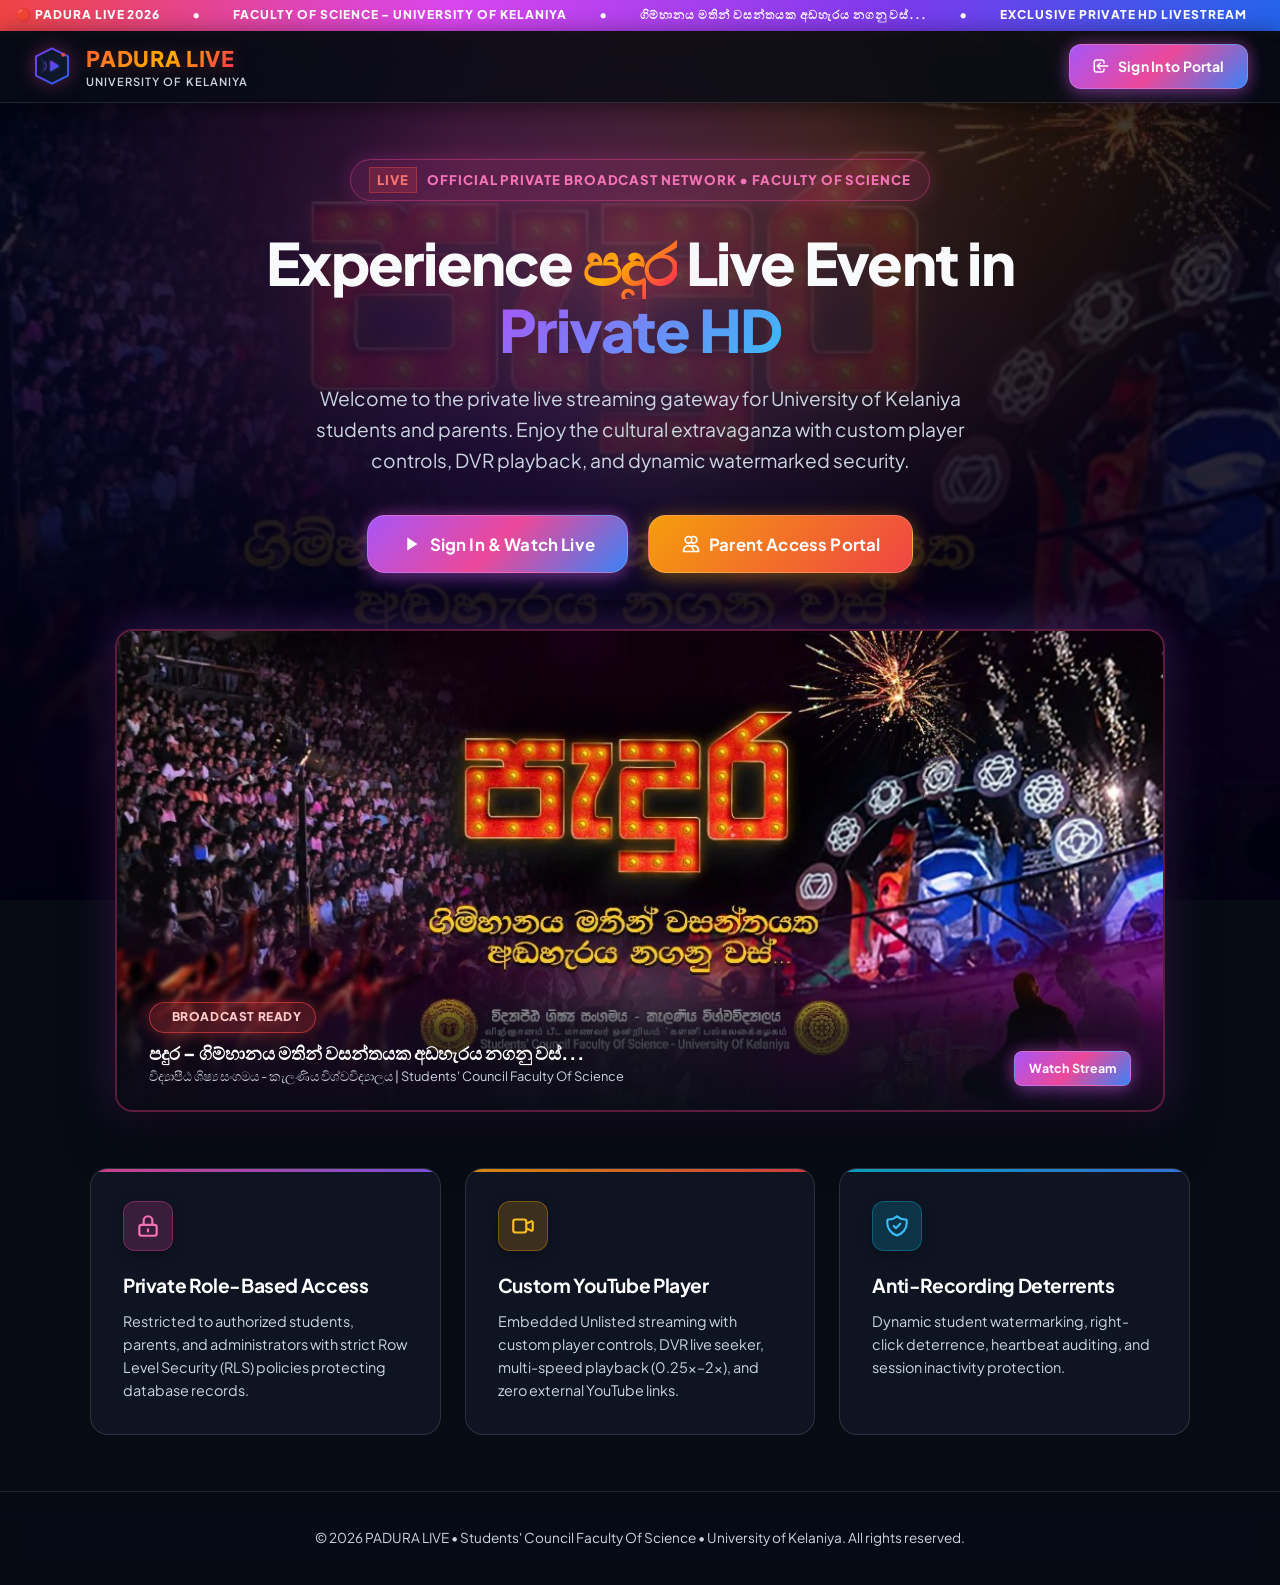
==== index.html @ 9d6758ae "Initial Commit" ====
<!DOCTYPE html>
<html lang="en">
<head>
  <meta charset="UTF-8">
  <meta name="viewport" content="width=device-width, initial-scale=1.0">
  <title>PADURA LIVE – Official University Live Streaming Platform</title>
  <link rel="icon" type="image/svg+xml" href="assets/images/logo.svg">
  <link rel="stylesheet" href="assets/css/style.css">
  <style>
    /* Festival Marquee Ticker */
    .ticker-ribbon {
      background: linear-gradient(90deg, #EF4444 0%, #D946EF 35%, #7C3AED 70%, #2563EB 100%);
      color: #FFFFFF;
      font-size: 0.75rem;
      font-weight: 800;
      letter-spacing: 0.08em;
      padding: 0.4rem 1rem;
      text-transform: uppercase;
      display: flex;
      align-items: center;
      justify-content: space-between;
      overflow: hidden;
      white-space: nowrap;
      box-shadow: 0 2px 12px rgba(239, 68, 68, 0.4);
    }

    .ticker-content {
      display: inline-flex;
      align-items: center;
      gap: 2rem;
      animation: ticker-slide 28s linear infinite;
    }

    @keyframes ticker-slide {
      0% { transform: translateX(0); }
      100% { transform: translateX(-50%); }
    }

    /* Hero Layout */
    .hero-section {
      min-height: calc(100vh - 105px);
      display: flex;
      flex-direction: column;
      align-items: center;
      justify-content: center;
      text-align: center;
      padding: 3.5rem 1.5rem;
      position: relative;
      z-index: 1;
    }

    .hero-badge {
      display: inline-flex;
      align-items: center;
      gap: 0.65rem;
      padding: 0.45rem 1.15rem;
      background: rgba(236, 72, 153, 0.15);
      border: 1px solid rgba(236, 72, 153, 0.4);
      border-radius: var(--radius-full);
      font-size: 0.825rem;
      font-weight: 800;
      color: #F472B6;
      margin-bottom: 1.75rem;
      text-transform: uppercase;
      letter-spacing: 0.07em;
      box-shadow: 0 0 20px rgba(236, 72, 153, 0.25);
    }

    .hero-title {
      font-size: 3.65rem;
      font-weight: 900;
      line-height: 1.15;
      max-width: 860px;
      margin-bottom: 1.25rem;
      letter-spacing: -0.03em;
    }

    .hero-title .highlight-marquee {
      background: linear-gradient(135deg, #FF6B4A 0%, #FFAE00 45%, #FF1361 100%);
      -webkit-background-clip: text;
      -webkit-text-fill-color: transparent;
      filter: drop-shadow(0 0 25px rgba(255, 110, 74, 0.4));
    }

    .hero-title .highlight-blue {
      background: linear-gradient(135deg, #A855F7 0%, #38BDF8 100%);
      -webkit-background-clip: text;
      -webkit-text-fill-color: transparent;
    }

    .hero-subtitle {
      font-size: 1.2rem;
      color: #CBD5E1;
      max-width: 680px;
      margin-bottom: 2.5rem;
      line-height: 1.6;
      font-weight: 400;
    }

    .hero-actions {
      display: flex;
      align-items: center;
      gap: 1.25rem;
      flex-wrap: wrap;
      justify-content: center;
      margin-bottom: 3.5rem;
    }

    /* Featured Padura Photo Showcase Card */
    .banner-showcase-container {
      width: 100%;
      max-width: 1050px;
      margin: 0 auto 3.5rem;
      position: relative;
    }

    .banner-card {
      position: relative;
      border-radius: var(--radius-lg);
      overflow: hidden;
      border: 2px solid rgba(236, 72, 153, 0.4);
      box-shadow: 0 20px 50px rgba(0, 0, 0, 0.7), 0 0 40px rgba(168, 85, 247, 0.35);
      background: #000;
      transition: var(--transition);
    }

    .banner-card:hover {
      border-color: rgba(245, 158, 11, 0.6);
      box-shadow: 0 25px 60px rgba(0, 0, 0, 0.8), 0 0 50px rgba(245, 158, 11, 0.4);
      transform: translateY(-4px);
    }

    .banner-img {
      width: 100%;
      height: auto;
      display: block;
      transition: transform 0.4s ease;
    }

    .banner-card:hover .banner-img {
      transform: scale(1.02);
    }

    .banner-overlay-bar {
      position: absolute;
      bottom: 0;
      left: 0;
      right: 0;
      background: linear-gradient(0deg, rgba(7, 11, 20, 0.95) 0%, rgba(7, 11, 20, 0.7) 60%, transparent 100%);
      padding: 1.5rem 2rem;
      display: flex;
      align-items: flex-end;
      justify-content: space-between;
      flex-wrap: wrap;
      gap: 1rem;
      text-align: left;
    }

    .banner-badge-live {
      display: inline-flex;
      align-items: center;
      gap: 0.5rem;
      padding: 0.35rem 0.85rem;
      background: rgba(239, 68, 68, 0.25);
      border: 1px solid rgba(239, 68, 68, 0.6);
      border-radius: var(--radius-full);
      color: #FECACA;
      font-size: 0.75rem;
      font-weight: 800;
      letter-spacing: 0.05em;
      box-shadow: 0 0 15px rgba(239, 68, 68, 0.4);
    }

    /* Colorful Features Grid */
    .features-grid {
      display: grid;
      grid-template-columns: repeat(auto-fit, minmax(300px, 1fr));
      gap: 1.5rem;
      max-width: 1100px;
      width: 100%;
      text-align: left;
    }

    .feature-card {
      background: rgba(17, 24, 39, 0.78);
      backdrop-filter: blur(16px);
      -webkit-backdrop-filter: blur(16px);
      border: 1px solid rgba(255, 255, 255, 0.12);
      border-radius: var(--radius-lg);
      padding: 2rem;
      transition: var(--transition);
      position: relative;
      overflow: hidden;
    }

    .feature-card::before {
      content: '';
      position: absolute;
      top: 0;
      left: 0;
      right: 0;
      height: 3px;
      opacity: 0.85;
    }

    .feature-card.card-magenta::before { background: linear-gradient(90deg, #EC4899, #8B5CF6); }
    .feature-card.card-gold::before { background: linear-gradient(90deg, #F59E0B, #EF4444); }
    .feature-card.card-cyan::before { background: linear-gradient(90deg, #06B6D4, #3B82F6); }

    .feature-card:hover {
      transform: translateY(-5px);
      border-color: rgba(255, 255, 255, 0.25);
      box-shadow: 0 16px 40px rgba(0, 0, 0, 0.6), 0 0 25px rgba(168, 85, 247, 0.25);
    }

    .feature-icon {
      width: 50px;
      height: 50px;
      border-radius: var(--radius-md);
      display: flex;
      align-items: center;
      justify-content: center;
      margin-bottom: 1.25rem;
      box-shadow: 0 4px 15px rgba(0, 0, 0, 0.3);
    }

    .feature-icon.icon-magenta { background: rgba(236, 72, 153, 0.2); color: #F472B6; border: 1px solid rgba(236, 72, 153, 0.35); }
    .feature-icon.icon-gold { background: rgba(245, 158, 11, 0.2); color: #FBBF24; border: 1px solid rgba(245, 158, 11, 0.35); }
    .feature-icon.icon-cyan { background: rgba(6, 182, 212, 0.2); color: #38BDF8; border: 1px solid rgba(6, 182, 212, 0.35); }

    .feature-card h3 {
      font-size: 1.2rem;
      margin-bottom: 0.65rem;
      color: #FFFFFF;
    }

    .feature-card p {
      font-size: 0.9rem;
      line-height: 1.6;
      color: #CBD5E1;
    }

    footer {
      background: rgba(7, 11, 20, 0.85);
      backdrop-filter: blur(12px);
      border-top: 1px solid rgba(255, 255, 255, 0.1);
      padding: 2.25rem 1.5rem;
      text-align: center;
      color: var(--text-dim);
      font-size: 0.85rem;
    }

    @media (max-width: 768px) {
      .hero-title { font-size: 2.45rem; }
      .hero-subtitle { font-size: 1rem; }
    }
  </style>
</head>
<body>
  <!-- Fixed Padura Photo Background Backdrop -->
  <div class="padura-bg-backdrop"></div>
  <div class="ambient-glow"></div>

  <!-- Colorful Festival Ticker Ribbon -->
  <div class="ticker-ribbon">
    <div class="ticker-content">
      <span>🔴 PADURA LIVE 2026</span>
      <span>•</span>
      <span>FACULTY OF SCIENCE – UNIVERSITY OF KELANIYA</span>
      <span>•</span>
      <span>ගිම්හානය මතින් වසන්තයක අඩහැරය නගනු වස්...</span>
      <span>•</span>
      <span>EXCLUSIVE PRIVATE HD LIVESTREAM</span>
      <span>•</span>
      <span>AUTHENTICATED ACCESS ONLY</span>
      <span>•</span>
      <span>🔴 PADURA LIVE 2026</span>
      <span>•</span>
      <span>FACULTY OF SCIENCE – UNIVERSITY OF KELANIYA</span>
      <span>•</span>
      <span>ගිම්හානය මතින් වසන්තයක අඩහැරය නගනු වස්...</span>
    </div>
  </div>

  <!-- Header Navigation -->
  <header class="top-nav">
    <a href="index.html" class="brand-wrapper">
      <img src="assets/images/logo.svg" alt="Padura Live" class="brand-logo-img">
      <div>
        <div class="brand-name">PADURA LIVE</div>
        <div class="brand-tagline">University of Kelaniya</div>
      </div>
    </a>
    <div>
      <a href="login.html" class="btn btn-primary">
        <svg width="18" height="18" fill="none" viewBox="0 0 24 24" stroke="currentColor">
          <path stroke-linecap="round" stroke-linejoin="round" stroke-width="2" d="M11 16l-4-4m0 0l4-4m-4 4h14m-5 4v1a3 3 0 01-3 3H6a3 3 0 01-3-3V7a3 3 0 013-3h7a3 3 0 013 3v1" />
        </svg>
        Sign In to Portal
      </a>
    </div>
  </header>

  <!-- Hero Section -->
  <main class="hero-section">
    <div class="hero-badge">
      <span class="badge-live" style="padding: 2px 7px;"><span class="pulse-dot"></span> LIVE</span>
      Official Private Broadcast Network • Faculty of Science
    </div>

    <h1 class="hero-title">
      Experience <span class="highlight-marquee">පදුර</span> Live Event in <span class="highlight-blue">Private HD</span>
    </h1>

    <p class="hero-subtitle">
      Welcome to the private live streaming gateway for University of Kelaniya students and parents. 
      Enjoy the cultural extravaganza with custom player controls, DVR playback, and dynamic watermarked security.
    </p>

    <div class="hero-actions">
      <a href="login.html" class="btn btn-primary btn-lg">
        <svg width="22" height="22" fill="currentColor" viewBox="0 0 24 24">
          <path d="M8 5v14l11-7z" />
        </svg>
        Sign In & Watch Live
      </a>
      <a href="login.html" class="btn btn-gold btn-lg">
        <svg width="20" height="20" fill="none" viewBox="0 0 24 24" stroke="currentColor">
          <path stroke-linecap="round" stroke-linejoin="round" stroke-width="2" d="M12 4.354a4 4 0 110 5.292M15 21H3v-1a6 6 0 0112 0v1zm0 0h6v-1a6 6 0 00-9-5.197M13 7a4 4 0 11-8 0 4 4 0 018 0z" />
        </svg>
        Parent Access Portal
      </a>
    </div>

    <!-- Official Padura Banner Photo Showcase Card -->
    <div class="banner-showcase-container">
      <div class="banner-card">
        <img src="assets/images/padura-banner.jpg" alt="Padura Concert Banner - University of Kelaniya" class="banner-img">
        <div class="banner-overlay-bar">
          <div>
            <div class="banner-badge-live">
              <span class="pulse-dot"></span> BROADCAST READY
            </div>
            <div style="font-size: 1.15rem; font-weight: 800; color: #FFF; margin-top: 0.4rem;">
              පදුර – ගිම්හානය මතින් වසන්තයක අඩහැරය නගනු වස්...
            </div>
            <div style="font-size: 0.8rem; color: #CBD5E1;">
              විද්‍යාපීඨ ශිෂ්‍ය සංගමය - කැලණිය විශ්වවිද්‍යාලය | Students' Council Faculty Of Science
            </div>
          </div>
          <div>
            <a href="login.html" class="btn btn-sm btn-primary">Watch Stream</a>
          </div>
        </div>
      </div>
    </div>

    <!-- Feature Highlights -->
    <div class="features-grid">
      <div class="feature-card card-magenta">
        <div class="feature-icon icon-magenta">
          <svg width="26" height="26" fill="none" viewBox="0 0 24 24" stroke="currentColor">
            <path stroke-linecap="round" stroke-linejoin="round" stroke-width="2" d="M12 15v2m-6 4h12a2 2 0 002-2v-6a2 2 0 00-2-2H6a2 2 0 00-2 2v6a2 2 0 002 2zm10-10V7a4 4 0 00-8 0v4h8z" />
          </svg>
        </div>
        <h3>Private Role-Based Access</h3>
        <p>Restricted to authorized students, parents, and administrators with strict Row Level Security (RLS) policies protecting database records.</p>
      </div>

      <div class="feature-card card-gold">
        <div class="feature-icon icon-gold">
          <svg width="26" height="26" fill="none" viewBox="0 0 24 24" stroke="currentColor">
            <path stroke-linecap="round" stroke-linejoin="round" stroke-width="2" d="M15 10l4.553-2.276A1 1 0 0121 8.618v6.764a1 1 0 01-1.447.894L15 14M5 18h8a2 2 0 002-2V8a2 2 0 00-2-2H5a2 2 0 00-2 2v8a2 2 0 002 2z" />
          </svg>
        </div>
        <h3>Custom YouTube Player</h3>
        <p>Embedded Unlisted streaming with custom player controls, DVR live seeker, multi-speed playback (0.25x–2x), and zero external YouTube links.</p>
      </div>

      <div class="feature-card card-cyan">
        <div class="feature-icon icon-cyan">
          <svg width="26" height="26" fill="none" viewBox="0 0 24 24" stroke="currentColor">
            <path stroke-linecap="round" stroke-linejoin="round" stroke-width="2" d="M9 12l2 2 4-4m5.618-4.016A11.955 11.955 0 0112 2.944a11.955 11.955 0 01-8.618 3.04A12.02 12.02 0 003 9c0 5.591 3.824 10.29 9 11.622 5.176-1.332 9-6.03 9-11.622 0-1.042-.133-2.052-.382-3.016z" />
          </svg>
        </div>
        <h3>Anti-Recording Deterrents</h3>
        <p>Dynamic student watermarking, right-click deterrence, heartbeat auditing, and session inactivity protection.</p>
      </div>
    </div>
  </main>

  <footer>
    <p>&copy; 2026 PADURA LIVE • Students' Council Faculty Of Science • University of Kelaniya. All rights reserved.</p>
  </footer>
</body>
</html>
---- assets/css/style.css ----
/* ==============================================================================
   PADURA LIVE - GLOBAL STYLESHEET
   Design System: Colorful, Festive Padura Concert Night Atmosphere
   Palette: Rich Midnight Navy, Marquee Amber Gold, Radiant Magenta, Neon Cyan, Stage Violet
   ============================================================================== */

@import url('https://fonts.googleapis.com/css2?family=Plus+Jakarta+Sans:wght@300;400;500;600;700;800;900&family=JetBrains+Mono:wght@400;500;700&display=swap');

:root {
  --bg-main: #070B14;
  --bg-surface: rgba(17, 24, 39, 0.82);
  --bg-card: rgba(30, 41, 59, 0.78);
  --bg-card-hover: rgba(38, 53, 77, 0.88);
  --bg-input: rgba(15, 23, 42, 0.85);
  
  /* Primary & Festival Colors */
  --primary: #9333EA;
  --primary-hover: #7E22CE;
  --primary-glow: rgba(147, 51, 234, 0.45);
  
  --secondary: #2563EB;
  --secondary-hover: #1D4ED8;
  --secondary-glow: rgba(37, 99, 235, 0.4);

  --accent-gold: #F59E0B;
  --gold-glow: rgba(245, 158, 11, 0.45);

  --accent-magenta: #EC4899;
  --magenta-glow: rgba(236, 72, 153, 0.45);

  --accent-cyan: #06B6D4;
  --cyan-glow: rgba(6, 182, 212, 0.4);
  
  /* Colorful Dynamic Gradients */
  --accent-gradient: linear-gradient(135deg, #A855F7 0%, #EC4899 50%, #3B82F6 100%);
  --accent-gradient-hover: linear-gradient(135deg, #C084FC 0%, #F472B6 50%, #60A5FA 100%);
  --gold-gradient: linear-gradient(135deg, #F59E0B 0%, #EF4444 100%);
  --marquee-gradient: linear-gradient(135deg, #FF5E36 0%, #FFAE00 50%, #FF1361 100%);
  --stage-gradient: linear-gradient(135deg, #8B5CF6 0%, #EC4899 50%, #F59E0B 100%);
  
  --live-red: #EF4444;
  --live-glow: rgba(239, 68, 68, 0.6);
  --success: #10B981;
  --warning: #F59E0B;
  --info: #06B6D4;
  
  --text-main: #F8FAFC;
  --text-muted: #CBD5E1;
  --text-dim: #94A3B8;
  
  --border-subtle: rgba(255, 255, 255, 0.12);
  --border-focus: rgba(168, 85, 247, 0.7);
  --border-glow: 0 0 15px rgba(217, 70, 239, 0.35);
  
  --radius-sm: 8px;
  --radius-md: 12px;
  --radius-lg: 18px;
  --radius-full: 9999px;
  
  --shadow-sm: 0 4px 12px rgba(0, 0, 0, 0.35);
  --shadow-md: 0 10px 30px rgba(0, 0, 0, 0.55);
  --shadow-lg: 0 20px 50px rgba(0, 0, 0, 0.75);
  --shadow-glow: 0 0 30px var(--primary-glow);
  
  --font-main: 'Plus Jakarta Sans', -apple-system, BlinkMacSystemFont, 'Segoe UI', Roboto, sans-serif;
  --font-mono: 'JetBrains Mono', monospace;
  --transition: all 0.25s cubic-bezier(0.16, 1, 0.3, 1);
}

*, *::before, *::after {
  box-sizing: border-box;
  margin: 0;
  padding: 0;
}

body {
  font-family: var(--font-main);
  background-color: var(--bg-main);
  color: var(--text-main);
  min-height: 100vh;
  line-height: 1.5;
  -webkit-font-smoothing: antialiased;
  -moz-osx-font-smoothing: grayscale;
  overflow-x: hidden;
  position: relative;
}

/* ==============================================================================
   PADURA FESTIVAL BACKGROUND LAYER (Featuring Uploaded Photo)
   ============================================================================== */
.padura-bg-backdrop {
  position: fixed;
  inset: 0;
  width: 100%;
  height: 100%;
  background-image: 
    linear-gradient(180deg, 
      rgba(7, 11, 20, 0.75) 0%, 
      rgba(13, 11, 28, 0.85) 45%, 
      rgba(7, 11, 20, 0.95) 100%
    ),
    radial-gradient(circle at 50% 12%, rgba(236, 72, 153, 0.22), transparent 55%),
    radial-gradient(circle at 85% 20%, rgba(245, 158, 11, 0.2), transparent 50%),
    radial-gradient(circle at 15% 35%, rgba(59, 130, 246, 0.22), transparent 55%),
    url('../images/padura-banner.jpg');
  background-size: cover;
  background-position: center top;
  background-repeat: no-repeat;
  background-attachment: fixed;
  z-index: -2;
  pointer-events: none;
  filter: saturate(1.2) contrast(1.08);
}

/* Colorful Animated Stage Lights Glow */
.ambient-glow {
  position: fixed;
  top: 0;
  left: 50%;
  transform: translateX(-50%);
  width: 1200px;
  height: 600px;
  background: 
    radial-gradient(circle at 35% 25%, rgba(236, 72, 153, 0.18), transparent 50%),
    radial-gradient(circle at 65% 20%, rgba(245, 158, 11, 0.16), transparent 50%),
    radial-gradient(circle at 50% 50%, rgba(139, 92, 246, 0.18), transparent 60%);
  pointer-events: none;
  z-index: -1;
  animation: ambient-drift 8s ease-in-out infinite alternate;
}

@keyframes ambient-drift {
  0% { transform: translateX(-50%) scale(1); opacity: 0.85; }
  100% { transform: translateX(-50%) scale(1.08); opacity: 1; }
}

/* Typography */
h1, h2, h3, h4, h5, h6 {
  font-weight: 700;
  color: var(--text-main);
  letter-spacing: -0.02em;
}

.text-gradient-gold {
  background: var(--gold-gradient);
  -webkit-background-clip: text;
  -webkit-text-fill-color: transparent;
}

.text-gradient-festival {
  background: var(--stage-gradient);
  -webkit-background-clip: text;
  -webkit-text-fill-color: transparent;
}

p {
  color: var(--text-muted);
}

a {
  color: #C084FC;
  text-decoration: none;
  transition: var(--transition);
}

a:hover {
  color: #F472B6;
}

a:hover {
  color: #A78BFA;
}

/* Buttons */
.btn {
  display: inline-flex;
  align-items: center;
  justify-content: center;
  gap: 0.5rem;
  padding: 0.7rem 1.4rem;
  font-size: 0.875rem;
  font-weight: 700;
  border-radius: var(--radius-md);
  border: 1px solid transparent;
  cursor: pointer;
  transition: var(--transition);
  text-decoration: none;
  white-space: nowrap;
  user-select: none;
  letter-spacing: 0.01em;
}

.btn:active {
  transform: scale(0.97);
}

.btn-primary {
  background: var(--accent-gradient);
  color: #FFFFFF;
  box-shadow: 0 4px 20px rgba(168, 85, 247, 0.4), 0 0 15px rgba(236, 72, 153, 0.3);
  border: 1px solid rgba(255, 255, 255, 0.18);
}

.btn-primary:hover {
  background: var(--accent-gradient-hover);
  box-shadow: 0 6px 25px rgba(236, 72, 153, 0.5), 0 0 20px rgba(168, 85, 247, 0.4);
  transform: translateY(-1px);
}

.btn-gold {
  background: var(--gold-gradient);
  color: #FFFFFF;
  box-shadow: 0 4px 20px var(--gold-glow);
  border: 1px solid rgba(255, 255, 255, 0.2);
}

.btn-gold:hover {
  box-shadow: 0 6px 25px rgba(245, 158, 11, 0.6);
  transform: translateY(-1px);
}

.btn-secondary {
  background: rgba(255, 255, 255, 0.08);
  color: var(--text-main);
  border: 1px solid rgba(255, 255, 255, 0.16);
  backdrop-filter: blur(8px);
}

.btn-secondary:hover {
  background: rgba(255, 255, 255, 0.15);
  border-color: rgba(236, 72, 153, 0.4);
  box-shadow: 0 0 15px rgba(236, 72, 153, 0.2);
}

.btn-danger {
  background: rgba(239, 68, 68, 0.2);
  color: #FCA5A5;
  border-color: rgba(239, 68, 68, 0.4);
}

.btn-danger:hover {
  background: var(--live-red);
  color: #FFFFFF;
  box-shadow: 0 0 20px var(--live-glow);
}

.btn-sm {
  padding: 0.45rem 0.85rem;
  font-size: 0.775rem;
  border-radius: var(--radius-sm);
}

.btn-lg {
  padding: 0.95rem 2rem;
  font-size: 1.05rem;
  border-radius: var(--radius-lg);
}

.btn-icon {
  padding: 0.6rem;
  border-radius: var(--radius-md);
}

/* Form Controls */
.form-group {
  margin-bottom: 1.25rem;
  text-align: left;
}

.form-label {
  display: block;
  font-size: 0.825rem;
  font-weight: 600;
  color: var(--text-main);
  margin-bottom: 0.45rem;
  letter-spacing: 0.01em;
}

.form-label .required {
  color: var(--live-red);
}

.form-input, .form-select, .form-textarea {
  width: 100%;
  padding: 0.75rem 1rem;
  font-family: var(--font-main);
  font-size: 0.9rem;
  background-color: var(--bg-input);
  border: 1px solid var(--border-subtle);
  border-radius: var(--radius-md);
  color: var(--text-main);
  outline: none;
  transition: var(--transition);
}

.form-input:focus, .form-select:focus, .form-textarea:focus {
  border-color: var(--border-focus);
  box-shadow: 0 0 0 3px var(--primary-glow);
  background-color: #131E33;
}

.form-input::placeholder {
  color: var(--text-dim);
}

.form-textarea {
  resize: vertical;
  min-height: 90px;
}

.input-with-icon {
  position: relative;
}

.input-with-icon .input-icon {
  position: absolute;
  left: 1rem;
  top: 50%;
  transform: translateY(-50%);
  color: var(--text-dim);
  pointer-events: none;
}

.input-with-icon input {
  padding-left: 2.75rem;
}

.input-with-icon .toggle-pw {
  position: absolute;
  right: 1rem;
  top: 50%;
  transform: translateY(-50%);
  background: none;
  border: none;
  color: var(--text-dim);
  cursor: pointer;
  padding: 0.25rem;
}

.input-with-icon .toggle-pw:hover {
  color: var(--text-main);
}

/* Badges */
.badge {
  display: inline-flex;
  align-items: center;
  gap: 0.35rem;
  padding: 0.25rem 0.65rem;
  font-size: 0.725rem;
  font-weight: 700;
  text-transform: uppercase;
  letter-spacing: 0.04em;
  border-radius: var(--radius-full);
}

.badge-live {
  background: rgba(239, 68, 68, 0.2);
  color: #F87171;
  border: 1px solid rgba(239, 68, 68, 0.4);
}

.badge-live .pulse-dot {
  width: 7px;
  height: 7px;
  background-color: var(--live-red);
  border-radius: 50%;
  animation: pulse-animation 1.5s infinite;
}

@keyframes pulse-animation {
  0% { transform: scale(0.95); box-shadow: 0 0 0 0 rgba(239, 68, 68, 0.7); }
  70% { transform: scale(1); box-shadow: 0 0 0 6px rgba(239, 68, 68, 0); }
  100% { transform: scale(0.95); box-shadow: 0 0 0 0 rgba(239, 68, 68, 0); }
}

.badge-upcoming {
  background: rgba(59, 130, 246, 0.15);
  color: #60A5FA;
  border: 1px solid rgba(59, 130, 246, 0.3);
}

.badge-ended {
  background: rgba(148, 163, 184, 0.15);
  color: #94A3B8;
  border: 1px solid rgba(148, 163, 184, 0.3);
}

.badge-active {
  background: rgba(16, 185, 129, 0.15);
  color: #34D399;
  border: 1px solid rgba(16, 185, 129, 0.3);
}

.badge-inactive {
  background: rgba(239, 68, 68, 0.15);
  color: #F87171;
  border: 1px solid rgba(239, 68, 68, 0.3);
}

/* Modals */
.modal-backdrop {
  position: fixed;
  inset: 0;
  background: rgba(11, 17, 32, 0.85);
  backdrop-filter: blur(8px);
  display: flex;
  align-items: center;
  justify-content: center;
  z-index: 1000;
  padding: 1.5rem;
  opacity: 0;
  pointer-events: none;
  transition: opacity 0.25s ease;
}

.modal-backdrop.open {
  opacity: 1;
  pointer-events: auto;
}

.modal-content {
  background: var(--bg-surface);
  border: 1px solid var(--border-subtle);
  border-radius: var(--radius-lg);
  width: 100%;
  max-width: 600px;
  max-height: 90vh;
  overflow-y: auto;
  box-shadow: var(--shadow-lg);
  transform: translateY(20px) scale(0.98);
  transition: transform 0.25s ease;
}

.modal-backdrop.open .modal-content {
  transform: translateY(0) scale(1);
}

.modal-header {
  padding: 1.25rem 1.5rem;
  border-bottom: 1px solid var(--border-subtle);
  display: flex;
  align-items: center;
  justify-content: space-between;
}

.modal-header h3 {
  font-size: 1.15rem;
}

.modal-close {
  background: none;
  border: none;
  color: var(--text-dim);
  cursor: pointer;
  padding: 0.35rem;
  border-radius: var(--radius-sm);
  display: flex;
  align-items: center;
  justify-content: center;
}

.modal-close:hover {
  color: var(--text-main);
  background: rgba(255, 255, 255, 0.05);
}

.modal-body {
  padding: 1.5rem;
}

.modal-footer {
  padding: 1rem 1.5rem;
  border-top: 1px solid var(--border-subtle);
  display: flex;
  align-items: center;
  justify-content: flex-end;
  gap: 0.75rem;
  background: rgba(0, 0, 0, 0.15);
}

/* Toast System */
#toast-container {
  position: fixed;
  bottom: 1.5rem;
  right: 1.5rem;
  z-index: 9999;
  display: flex;
  flex-direction: column;
  gap: 0.75rem;
  pointer-events: none;
}

.toast {
  pointer-events: auto;
  min-width: 300px;
  max-width: 420px;
  padding: 0.9rem 1.2rem;
  background: var(--bg-surface);
  border: 1px solid var(--border-subtle);
  border-radius: var(--radius-md);
  box-shadow: var(--shadow-lg);
  display: flex;
  align-items: flex-start;
  gap: 0.75rem;
  color: var(--text-main);
  font-size: 0.875rem;
  animation: slide-in 0.3s cubic-bezier(0.16, 1, 0.3, 1) forwards;
}

@keyframes slide-in {
  from { transform: translateX(100%); opacity: 0; }
  to { transform: translateX(0); opacity: 1; }
}

.toast.toast-success { border-left: 4px solid var(--success); }
.toast.toast-error { border-left: 4px solid var(--live-red); }
.toast.toast-warning { border-left: 4px solid var(--warning); }
.toast.toast-info { border-left: 4px solid var(--info); }

/* Navigation & Header */
.top-nav {
  position: sticky;
  top: 0;
  z-index: 100;
  background: rgba(7, 11, 20, 0.82);
  backdrop-filter: blur(16px);
  -webkit-backdrop-filter: blur(16px);
  border-bottom: 1px solid rgba(255, 255, 255, 0.12);
  height: 72px;
  display: flex;
  align-items: center;
  justify-content: space-between;
  padding: 0 2rem;
  box-shadow: 0 4px 25px rgba(0, 0, 0, 0.5);
}

.brand-wrapper {
  display: flex;
  align-items: center;
  gap: 0.9rem;
  text-decoration: none;
}

.brand-logo-img {
  width: 40px;
  height: 40px;
  filter: drop-shadow(0 0 10px rgba(236, 72, 153, 0.4));
  transition: var(--transition);
}

.brand-wrapper:hover .brand-logo-img {
  transform: scale(1.06);
  filter: drop-shadow(0 0 16px rgba(245, 158, 11, 0.6));
}

.brand-name {
  font-size: 1.35rem;
  font-weight: 900;
  letter-spacing: 0.03em;
  background: var(--marquee-gradient);
  -webkit-background-clip: text;
  -webkit-text-fill-color: transparent;
  filter: drop-shadow(0 2px 8px rgba(239, 68, 68, 0.3));
}

.brand-tagline {
  font-size: 0.7rem;
  color: #CBD5E1;
  text-transform: uppercase;
  letter-spacing: 0.09em;
  margin-top: -2px;
  font-weight: 600;
}

/* User pill */
.user-menu {
  display: flex;
  align-items: center;
  gap: 1rem;
}

.user-badge {
  display: flex;
  align-items: center;
  gap: 0.75rem;
  padding: 0.45rem 1rem;
  background: rgba(255, 255, 255, 0.06);
  border: 1px solid rgba(255, 255, 255, 0.14);
  border-radius: var(--radius-full);
  backdrop-filter: blur(8px);
}

.user-avatar {
  width: 28px;
  height: 28px;
  border-radius: 50%;
  background: var(--accent-gradient);
  display: flex;
  align-items: center;
  justify-content: center;
  font-size: 0.75rem;
  font-weight: 700;
  color: #FFF;
}

.user-info-text {
  text-align: left;
}

.user-name {
  font-size: 0.825rem;
  font-weight: 600;
  line-height: 1.2;
}

.user-meta {
  font-size: 0.7rem;
  color: var(--text-dim);
  font-family: var(--font-mono);
}

/* Utility Helpers */
.hidden { display: none !important; }
.text-center { text-align: center; }
.text-right { text-align: right; }
.truncate { overflow: hidden; text-overflow: ellipsis; white-space: nowrap; }
.mono { font-family: var(--font-mono); }
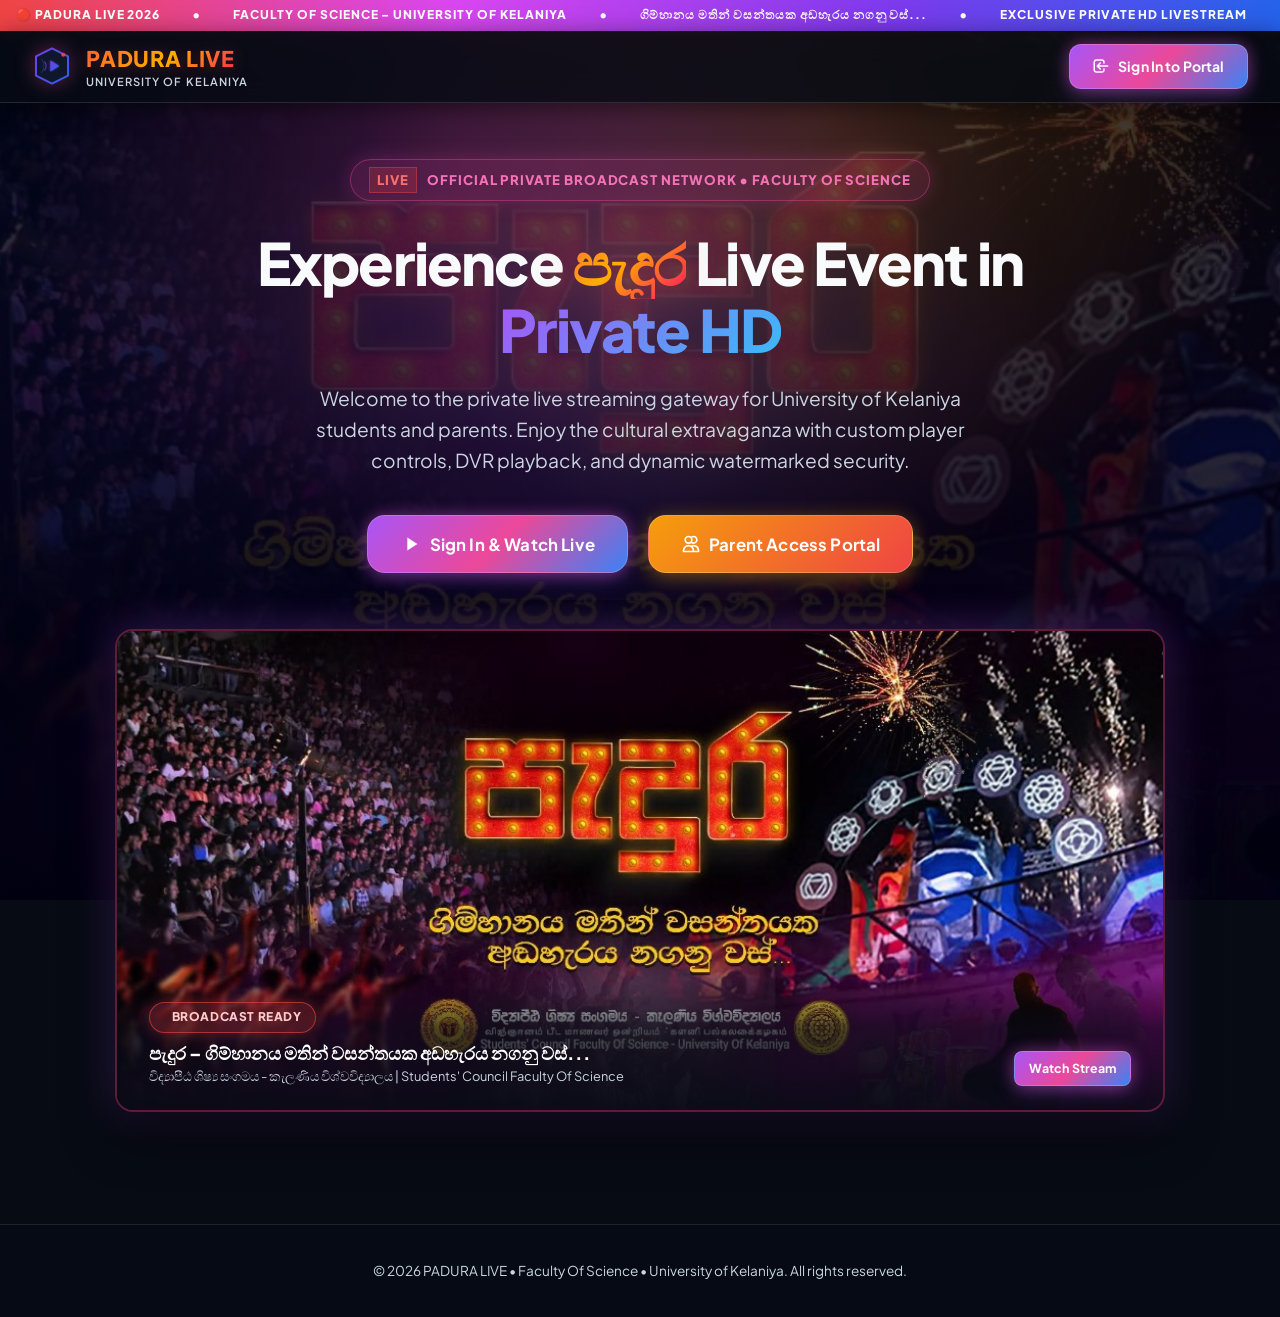
==== commit 36d21517: "Few changes in interface" ====
--- a/index.html
+++ b/index.html
@@ -309,7 +309,7 @@
     </div>
 
     <h1 class="hero-title">
-      Experience <span class="highlight-marquee">පදුර</span> Live Event in <span class="highlight-blue">Private HD</span>
+      Experience <span class="highlight-marquee">පැදුර</span> Live Event in <span class="highlight-blue">Private HD</span>
     </h1>
 
     <p class="hero-subtitle">
@@ -342,7 +342,7 @@
               <span class="pulse-dot"></span> BROADCAST READY
             </div>
             <div style="font-size: 1.15rem; font-weight: 800; color: #FFF; margin-top: 0.4rem;">
-              පදුර – ගිම්හානය මතින් වසන්තයක අඩහැරය නගනු වස්...
+              පැදුර – ගිම්හානය මතින් වසන්තයක අඩහැරය නගනු වස්...
             </div>
             <div style="font-size: 0.8rem; color: #CBD5E1;">
               විද්‍යාපීඨ ශිෂ්‍ය සංගමය - කැලණිය විශ්වවිද්‍යාලය | Students' Council Faculty Of Science
@@ -355,42 +355,47 @@
       </div>
     </div>
 
-    <!-- Feature Highlights -->
+    <!-- Feature Highlights
     <div class="features-grid">
       <div class="feature-card card-magenta">
         <div class="feature-icon icon-magenta">
           <svg width="26" height="26" fill="none" viewBox="0 0 24 24" stroke="currentColor">
-            <path stroke-linecap="round" stroke-linejoin="round" stroke-width="2" d="M12 15v2m-6 4h12a2 2 0 002-2v-6a2 2 0 00-2-2H6a2 2 0 00-2 2v6a2 2 0 002 2zm10-10V7a4 4 0 00-8 0v4h8z" />
+            <path stroke-linecap="round" stroke-linejoin="round" stroke-width="2"
+              d="M12 15v2m-6 4h12a2 2 0 002-2v-6a2 2 0 00-2-2H6a2 2 0 00-2 2v6a2 2 0 002 2zm10-10V7a4 4 0 00-8 0v4h8z" />
           </svg>
         </div>
         <h3>Private Role-Based Access</h3>
-        <p>Restricted to authorized students, parents, and administrators with strict Row Level Security (RLS) policies protecting database records.</p>
+        <p>Restricted to authorized students, parents, and administrators with strict Row Level Security (RLS) policies
+          protecting database records.</p>
       </div>
-
+    
       <div class="feature-card card-gold">
         <div class="feature-icon icon-gold">
           <svg width="26" height="26" fill="none" viewBox="0 0 24 24" stroke="currentColor">
-            <path stroke-linecap="round" stroke-linejoin="round" stroke-width="2" d="M15 10l4.553-2.276A1 1 0 0121 8.618v6.764a1 1 0 01-1.447.894L15 14M5 18h8a2 2 0 002-2V8a2 2 0 00-2-2H5a2 2 0 00-2 2v8a2 2 0 002 2z" />
+            <path stroke-linecap="round" stroke-linejoin="round" stroke-width="2"
+              d="M15 10l4.553-2.276A1 1 0 0121 8.618v6.764a1 1 0 01-1.447.894L15 14M5 18h8a2 2 0 002-2V8a2 2 0 00-2-2H5a2 2 0 00-2 2v8a2 2 0 002 2z" />
           </svg>
         </div>
         <h3>Custom YouTube Player</h3>
-        <p>Embedded Unlisted streaming with custom player controls, DVR live seeker, multi-speed playback (0.25x–2x), and zero external YouTube links.</p>
+        <p>Embedded Unlisted streaming with custom player controls, DVR live seeker, multi-speed playback (0.25x–2x), and
+          zero external YouTube links.</p>
       </div>
-
+    
       <div class="feature-card card-cyan">
         <div class="feature-icon icon-cyan">
           <svg width="26" height="26" fill="none" viewBox="0 0 24 24" stroke="currentColor">
-            <path stroke-linecap="round" stroke-linejoin="round" stroke-width="2" d="M9 12l2 2 4-4m5.618-4.016A11.955 11.955 0 0112 2.944a11.955 11.955 0 01-8.618 3.04A12.02 12.02 0 003 9c0 5.591 3.824 10.29 9 11.622 5.176-1.332 9-6.03 9-11.622 0-1.042-.133-2.052-.382-3.016z" />
+            <path stroke-linecap="round" stroke-linejoin="round" stroke-width="2"
+              d="M9 12l2 2 4-4m5.618-4.016A11.955 11.955 0 0112 2.944a11.955 11.955 0 01-8.618 3.04A12.02 12.02 0 003 9c0 5.591 3.824 10.29 9 11.622 5.176-1.332 9-6.03 9-11.622 0-1.042-.133-2.052-.382-3.016z" />
           </svg>
         </div>
         <h3>Anti-Recording Deterrents</h3>
         <p>Dynamic student watermarking, right-click deterrence, heartbeat auditing, and session inactivity protection.</p>
       </div>
-    </div>
+    </div> -->
   </main>
 
   <footer>
-    <p>&copy; 2026 PADURA LIVE • Students' Council Faculty Of Science • University of Kelaniya. All rights reserved.</p>
+    <p>&copy; 2026 PADURA LIVE • Faculty Of Science • University of Kelaniya. All rights reserved.</p>
   </footer>
 </body>
 </html>
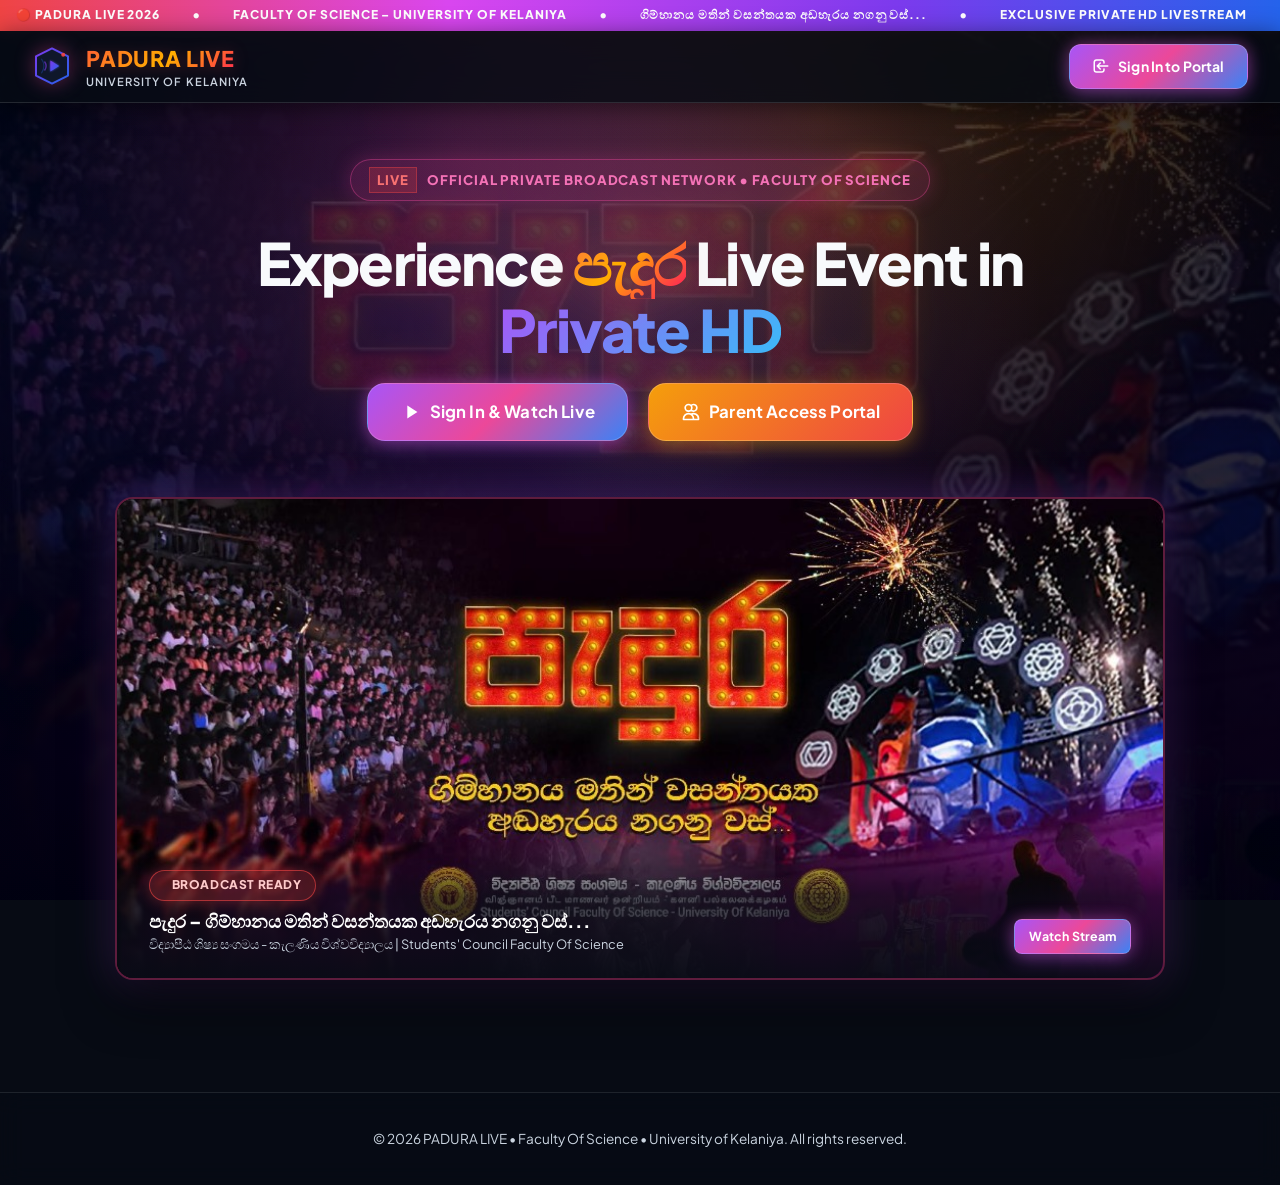
==== commit 03933045: "Removed Hero Subtitle in Index" ====
--- a/index.html
+++ b/index.html
@@ -311,11 +311,6 @@
     <h1 class="hero-title">
       Experience <span class="highlight-marquee">පැදුර</span> Live Event in <span class="highlight-blue">Private HD</span>
     </h1>
-
-    <p class="hero-subtitle">
-      Welcome to the private live streaming gateway for University of Kelaniya students and parents. 
-      Enjoy the cultural extravaganza with custom player controls, DVR playback, and dynamic watermarked security.
-    </p>
 
     <div class="hero-actions">
       <a href="login.html" class="btn btn-primary btn-lg">
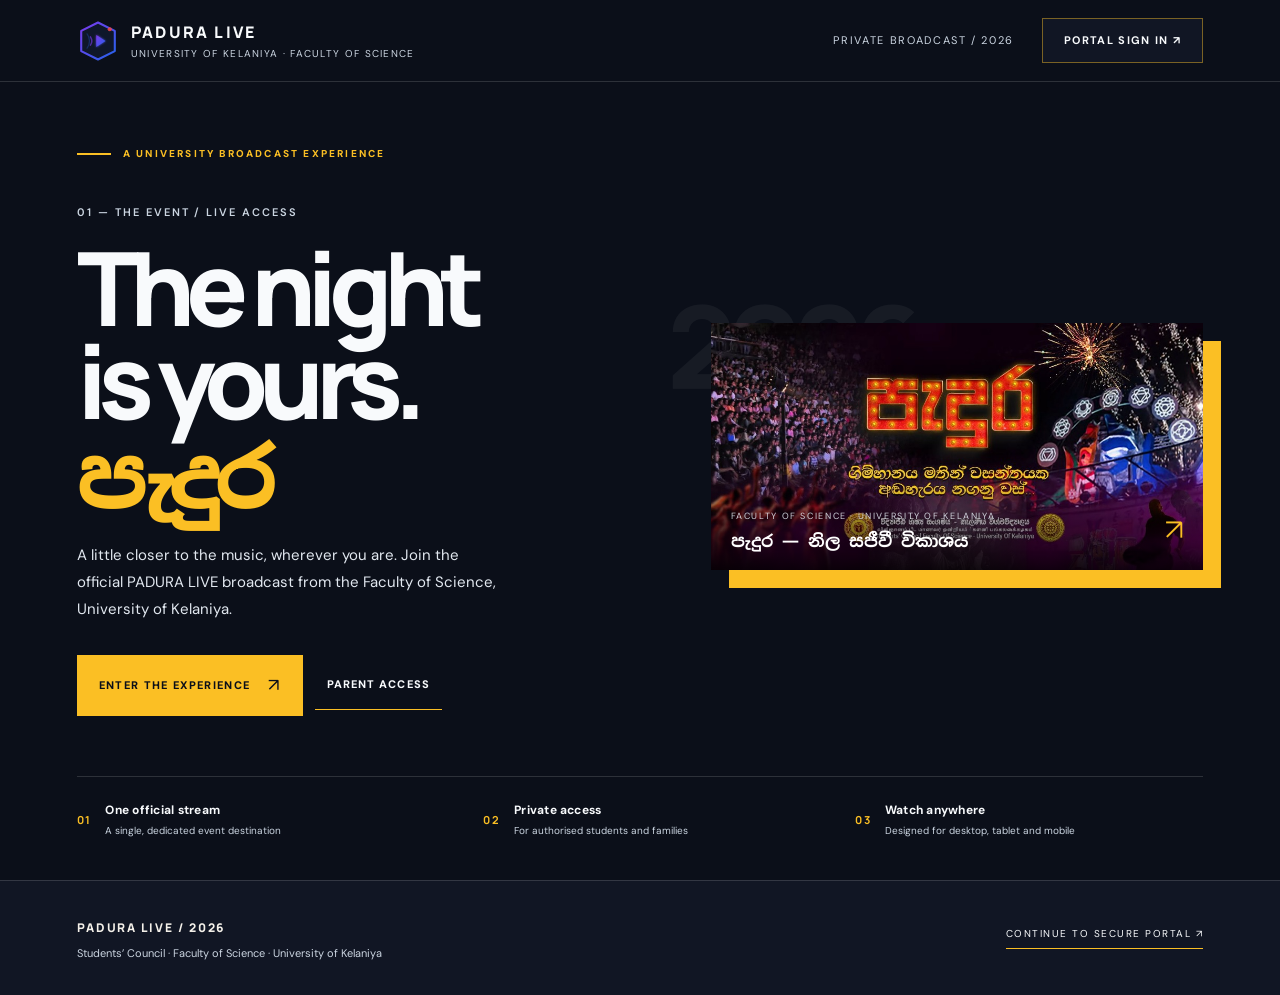
==== commit ba7d0fdd: "Index GUI changed" ====
--- a/index.html
+++ b/index.html
@@ -1,396 +1,62 @@
 <!DOCTYPE html>
 <html lang="en">
 <head>
-  <meta charset="UTF-8">
-  <meta name="viewport" content="width=device-width, initial-scale=1.0">
-  <title>PADURA LIVE – Official University Live Streaming Platform</title>
+  <meta charset="UTF-8"><meta name="viewport" content="width=device-width, initial-scale=1.0">
+  <title>PADURA LIVE — The night, in your hands</title>
   <link rel="icon" type="image/svg+xml" href="assets/images/logo.svg">
   <link rel="stylesheet" href="assets/css/style.css">
+  <link rel="preconnect" href="https://fonts.googleapis.com"><link rel="preconnect" href="https://fonts.gstatic.com" crossorigin>
+  <link href="https://fonts.googleapis.com/css2?family=DM+Sans:wght@400;500;600;700;800&family=Manrope:wght@400;500;600;700;800&family=Noto+Sans+Sinhala:wght@400;500;600;700;800&display=swap" rel="stylesheet">
   <style>
-    /* Festival Marquee Ticker */
-    .ticker-ribbon {
-      background: linear-gradient(90deg, #EF4444 0%, #D946EF 35%, #7C3AED 70%, #2563EB 100%);
-      color: #FFFFFF;
-      font-size: 0.75rem;
-      font-weight: 800;
-      letter-spacing: 0.08em;
-      padding: 0.4rem 1rem;
-      text-transform: uppercase;
-      display: flex;
-      align-items: center;
-      justify-content: space-between;
-      overflow: hidden;
-      white-space: nowrap;
-      box-shadow: 0 2px 12px rgba(239, 68, 68, 0.4);
-    }
-
-    .ticker-content {
-      display: inline-flex;
-      align-items: center;
-      gap: 2rem;
-      animation: ticker-slide 28s linear infinite;
-    }
-
-    @keyframes ticker-slide {
-      0% { transform: translateX(0); }
-      100% { transform: translateX(-50%); }
-    }
-
-    /* Hero Layout */
-    .hero-section {
-      min-height: calc(100vh - 105px);
-      display: flex;
-      flex-direction: column;
-      align-items: center;
-      justify-content: center;
-      text-align: center;
-      padding: 3.5rem 1.5rem;
-      position: relative;
-      z-index: 1;
-    }
-
-    .hero-badge {
-      display: inline-flex;
-      align-items: center;
-      gap: 0.65rem;
-      padding: 0.45rem 1.15rem;
-      background: rgba(236, 72, 153, 0.15);
-      border: 1px solid rgba(236, 72, 153, 0.4);
-      border-radius: var(--radius-full);
-      font-size: 0.825rem;
-      font-weight: 800;
-      color: #F472B6;
-      margin-bottom: 1.75rem;
-      text-transform: uppercase;
-      letter-spacing: 0.07em;
-      box-shadow: 0 0 20px rgba(236, 72, 153, 0.25);
-    }
-
-    .hero-title {
-      font-size: 3.65rem;
-      font-weight: 900;
-      line-height: 1.15;
-      max-width: 860px;
-      margin-bottom: 1.25rem;
-      letter-spacing: -0.03em;
-    }
-
-    .hero-title .highlight-marquee {
-      background: linear-gradient(135deg, #FF6B4A 0%, #FFAE00 45%, #FF1361 100%);
-      -webkit-background-clip: text;
-      -webkit-text-fill-color: transparent;
-      filter: drop-shadow(0 0 25px rgba(255, 110, 74, 0.4));
-    }
-
-    .hero-title .highlight-blue {
-      background: linear-gradient(135deg, #A855F7 0%, #38BDF8 100%);
-      -webkit-background-clip: text;
-      -webkit-text-fill-color: transparent;
-    }
-
-    .hero-subtitle {
-      font-size: 1.2rem;
-      color: #CBD5E1;
-      max-width: 680px;
-      margin-bottom: 2.5rem;
-      line-height: 1.6;
-      font-weight: 400;
-    }
-
-    .hero-actions {
-      display: flex;
-      align-items: center;
-      gap: 1.25rem;
-      flex-wrap: wrap;
-      justify-content: center;
-      margin-bottom: 3.5rem;
-    }
-
-    /* Featured Padura Photo Showcase Card */
-    .banner-showcase-container {
-      width: 100%;
-      max-width: 1050px;
-      margin: 0 auto 3.5rem;
-      position: relative;
-    }
-
-    .banner-card {
-      position: relative;
-      border-radius: var(--radius-lg);
-      overflow: hidden;
-      border: 2px solid rgba(236, 72, 153, 0.4);
-      box-shadow: 0 20px 50px rgba(0, 0, 0, 0.7), 0 0 40px rgba(168, 85, 247, 0.35);
-      background: #000;
-      transition: var(--transition);
-    }
-
-    .banner-card:hover {
-      border-color: rgba(245, 158, 11, 0.6);
-      box-shadow: 0 25px 60px rgba(0, 0, 0, 0.8), 0 0 50px rgba(245, 158, 11, 0.4);
-      transform: translateY(-4px);
-    }
-
-    .banner-img {
-      width: 100%;
-      height: auto;
-      display: block;
-      transition: transform 0.4s ease;
-    }
-
-    .banner-card:hover .banner-img {
-      transform: scale(1.02);
-    }
-
-    .banner-overlay-bar {
-      position: absolute;
-      bottom: 0;
-      left: 0;
-      right: 0;
-      background: linear-gradient(0deg, rgba(7, 11, 20, 0.95) 0%, rgba(7, 11, 20, 0.7) 60%, transparent 100%);
-      padding: 1.5rem 2rem;
-      display: flex;
-      align-items: flex-end;
-      justify-content: space-between;
-      flex-wrap: wrap;
-      gap: 1rem;
-      text-align: left;
-    }
-
-    .banner-badge-live {
-      display: inline-flex;
-      align-items: center;
-      gap: 0.5rem;
-      padding: 0.35rem 0.85rem;
-      background: rgba(239, 68, 68, 0.25);
-      border: 1px solid rgba(239, 68, 68, 0.6);
-      border-radius: var(--radius-full);
-      color: #FECACA;
-      font-size: 0.75rem;
-      font-weight: 800;
-      letter-spacing: 0.05em;
-      box-shadow: 0 0 15px rgba(239, 68, 68, 0.4);
-    }
-
-    /* Colorful Features Grid */
-    .features-grid {
-      display: grid;
-      grid-template-columns: repeat(auto-fit, minmax(300px, 1fr));
-      gap: 1.5rem;
-      max-width: 1100px;
-      width: 100%;
-      text-align: left;
-    }
-
-    .feature-card {
-      background: rgba(17, 24, 39, 0.78);
-      backdrop-filter: blur(16px);
-      -webkit-backdrop-filter: blur(16px);
-      border: 1px solid rgba(255, 255, 255, 0.12);
-      border-radius: var(--radius-lg);
-      padding: 2rem;
-      transition: var(--transition);
-      position: relative;
-      overflow: hidden;
-    }
-
-    .feature-card::before {
-      content: '';
-      position: absolute;
-      top: 0;
-      left: 0;
-      right: 0;
-      height: 3px;
-      opacity: 0.85;
-    }
-
-    .feature-card.card-magenta::before { background: linear-gradient(90deg, #EC4899, #8B5CF6); }
-    .feature-card.card-gold::before { background: linear-gradient(90deg, #F59E0B, #EF4444); }
-    .feature-card.card-cyan::before { background: linear-gradient(90deg, #06B6D4, #3B82F6); }
-
-    .feature-card:hover {
-      transform: translateY(-5px);
-      border-color: rgba(255, 255, 255, 0.25);
-      box-shadow: 0 16px 40px rgba(0, 0, 0, 0.6), 0 0 25px rgba(168, 85, 247, 0.25);
-    }
-
-    .feature-icon {
-      width: 50px;
-      height: 50px;
-      border-radius: var(--radius-md);
-      display: flex;
-      align-items: center;
-      justify-content: center;
-      margin-bottom: 1.25rem;
-      box-shadow: 0 4px 15px rgba(0, 0, 0, 0.3);
-    }
-
-    .feature-icon.icon-magenta { background: rgba(236, 72, 153, 0.2); color: #F472B6; border: 1px solid rgba(236, 72, 153, 0.35); }
-    .feature-icon.icon-gold { background: rgba(245, 158, 11, 0.2); color: #FBBF24; border: 1px solid rgba(245, 158, 11, 0.35); }
-    .feature-icon.icon-cyan { background: rgba(6, 182, 212, 0.2); color: #38BDF8; border: 1px solid rgba(6, 182, 212, 0.35); }
-
-    .feature-card h3 {
-      font-size: 1.2rem;
-      margin-bottom: 0.65rem;
-      color: #FFFFFF;
-    }
-
-    .feature-card p {
-      font-size: 0.9rem;
-      line-height: 1.6;
-      color: #CBD5E1;
-    }
-
-    footer {
-      background: rgba(7, 11, 20, 0.85);
-      backdrop-filter: blur(12px);
-      border-top: 1px solid rgba(255, 255, 255, 0.1);
-      padding: 2.25rem 1.5rem;
-      text-align: center;
-      color: var(--text-dim);
-      font-size: 0.85rem;
-    }
-
-    @media (max-width: 768px) {
-      .hero-title { font-size: 2.45rem; }
-      .hero-subtitle { font-size: 1rem; }
-    }
+  :root{--paper:#0b0f19;--ink:#F8FAFC;--red:#FBBF24;--muted:#CBD5E1;--line:rgba(255,255,255,.14)}
+  *{box-sizing:border-box} body{margin:0;background:var(--paper);color:var(--ink);font-family:'DM Sans',sans-serif;overflow-x:hidden;-webkit-font-smoothing:antialiased;-moz-osx-font-smoothing:grayscale}
+  .padura-bg-backdrop,.ambient-glow,.ticker-ribbon{display:none!important}
+  .pl-nav{height:82px;padding:0 clamp(22px,6vw,92px);display:flex;align-items:center;justify-content:space-between;border-bottom:1px solid var(--line);position:relative;z-index:2;background:#0b0f19}
+  .pl-brand{display:flex;align-items:center;gap:12px;color:var(--ink);text-decoration:none}.pl-brand img{width:42px;height:42px;object-fit:contain;filter:none}.pl-brand strong{display:block;font:800 16px Manrope;letter-spacing:.14em;color:#F8FAFC}.pl-brand small{display:block;color:var(--muted);font-size:10px;letter-spacing:.13em;text-transform:uppercase;margin-top:3px}
+  .pl-nav-right{display:flex;align-items:center;gap:28px}.pl-nav-right span{font-size:11px;letter-spacing:.15em;text-transform:uppercase;color:var(--muted)}.pl-login{background:#111624;color:#F8FAFC;border:1px solid rgba(251,191,36,.45);padding:13px 21px;text-decoration:none;font-size:11px;letter-spacing:.12em;text-transform:uppercase;font-weight:700;transition:.2s}.pl-login:hover{background:var(--red);border-color:var(--red);color:#0b0f19}
+  .pl-main{max-width:1440px;margin:auto;padding:clamp(26px,5vw,72px) clamp(22px,6vw,92px) 0}.pl-kicker{display:flex;align-items:center;gap:12px;font-size:10px;font-weight:800;letter-spacing:.22em;text-transform:uppercase;color:var(--red)}.pl-kicker:before{content:'';width:34px;height:2px;background:var(--red)}
+  .pl-hero{display:grid;grid-template-columns:1.02fr .98fr;gap:clamp(28px,5vw,76px);align-items:center;padding:44px 0 60px}.pl-copy{position:relative;z-index:1}.pl-index{font:600 11px 'DM Sans';letter-spacing:.18em;color:#CBD5E1;margin:0 0 22px}.pl-title{font:800 clamp(58px,8vw,116px)/.91 Manrope,sans-serif;letter-spacing:-.085em;margin:0 0 25px;max-width:680px;color:#F8FAFC}.pl-title em{font-family:'Noto Sans Sinhala',sans-serif;font-style:normal;color:var(--red);letter-spacing:-.08em;display:block;font-size:.83em;margin-top:12px}.pl-desc{font-size:15px;line-height:1.8;color:#E2E8F0;max-width:420px;margin:0 0 32px}.pl-actions{display:flex;gap:12px;align-items:center;flex-wrap:wrap}.pl-primary{display:inline-flex;align-items:center;gap:18px;background:var(--red);color:#0b0f19;padding:17px 22px;text-decoration:none;font-size:11px;font-weight:800;letter-spacing:.12em;text-transform:uppercase;transition:.2s}.pl-primary:hover{background:#FCD34D;color:#0b0f19;transform:translateY(-2px)}.pl-primary b{font-size:18px;font-weight:400}.pl-secondary{color:#F8FAFC;font-size:11px;font-weight:800;letter-spacing:.1em;text-transform:uppercase;text-decoration:none;padding:16px 12px;border-bottom:1px solid var(--red);transition:.2s}.pl-secondary:hover{color:var(--red)}
+  .pl-art-wrap{position:relative;padding:0 0 28px 28px}.pl-art-wrap:before{content:'2026';position:absolute;left:-16px;top:-35px;font:800 clamp(65px,9vw,130px)/1 Manrope;color:rgba(255,255,255,.05);letter-spacing:-.09em;z-index:0}.pl-art{position:relative;z-index:1;background:#1b1719;box-shadow:18px 18px 0 var(--red);overflow:hidden}.pl-art img{width:100%;height:auto;display:block;aspect-ratio:1024/512;object-fit:cover;transition:transform .7s cubic-bezier(.2,.8,.2,1)}.pl-art:hover img{transform:scale(1.035)}.pl-art-caption{position:absolute;left:0;bottom:0;width:100%;display:flex;justify-content:space-between;align-items:end;padding:18px 20px;background:linear-gradient(transparent,rgba(0,0,0,.85));color:#fff}.pl-art-caption small{font-size:9px;letter-spacing:.18em;text-transform:uppercase;opacity:.9;color:#E2E8F0}.pl-art-caption strong{display:block;font:700 17px 'Noto Sans Sinhala',sans-serif;margin-top:4px}.pl-art-caption .arrow{font-size:30px;font-weight:300;color:var(--red)}
+  .pl-rule{height:1px;background:var(--line)}.pl-strip{display:grid;grid-template-columns:1.1fr 1fr 1fr;gap:24px;padding:24px 0 42px}.pl-meta{display:flex;align-items:center;gap:14px}.pl-meta .num{font:700 11px Manrope;color:var(--red);letter-spacing:.12em}.pl-meta strong{display:block;font-size:12px;letter-spacing:.02em;color:#F8FAFC}.pl-meta small{display:block;font-size:10px;color:var(--muted);margin-top:4px}.pl-bottom{background:#111624;color:#f4f0e9;padding:34px clamp(22px,6vw,92px);margin-top:0;border-top:1px solid var(--line)}.pl-bottom-inner{max-width:1256px;margin:auto;display:flex;justify-content:space-between;gap:25px;align-items:center}.pl-bottom strong{font:800 12px Manrope;letter-spacing:.16em}.pl-bottom p{color:#CBD5E1;font-size:11px;margin:6px 0 0}.pl-bottom a{color:#F8FAFC;text-decoration:none;font-size:10px;letter-spacing:.15em;text-transform:uppercase;border-bottom:1px solid var(--red);padding-bottom:7px;transition:.2s}.pl-bottom a:hover{color:var(--red)}
+  @media(max-width:800px){.pl-hero{grid-template-columns:1fr;gap:44px;padding-top:30px}.pl-title{font-size:clamp(56px,15vw,90px)}.pl-art-wrap{margin-left:12px}.pl-strip{grid-template-columns:1fr;gap:17px}.pl-nav-right span{display:none}.pl-bottom-inner{align-items:flex-start;flex-direction:column}.pl-nav{height:70px}}
+  @media(prefers-reduced-motion:reduce){*{scroll-behavior:auto!important;transition:none!important}}
+  </style>
+  <link rel="stylesheet" href="assets/css/night-theme.css">
+  <style>
+  /* Ensure dark header, gold accents, and high-contrast text take precedence over night-theme.css */
+  :root{--paper:#0b0f19!important;--ink:#F8FAFC!important;--red:#FBBF24!important;--muted:#CBD5E1!important;--line:rgba(255,255,255,.14)!important}
+  body{background:var(--paper)!important;color:var(--ink)!important}
+  .pl-nav{background:#0b0f19!important;border-bottom:1px solid var(--line)!important}
+  .pl-brand,.pl-brand strong{color:#F8FAFC!important}
+  .pl-brand img{filter:none!important}
+  .pl-kicker,.pl-title em,.pl-meta .num,.pl-art-caption .arrow{color:var(--red)!important}
+  .pl-kicker:before{background:var(--red)!important}
+  .pl-primary{background:var(--red)!important;color:#0b0f19!important;border-color:var(--red)!important}
+  .pl-primary:hover{background:#FCD34D!important;color:#0b0f19!important}
+  .pl-login{background:#111624!important;border:1px solid rgba(251,191,36,.45)!important;color:#F8FAFC!important}
+  .pl-login:hover{background:var(--red)!important;border-color:var(--red)!important;color:#0b0f19!important}
+  .pl-art{box-shadow:18px 18px 0 var(--red)!important}
+  .pl-secondary{color:#F8FAFC!important;border-bottom:1px solid var(--red)!important}
+  .pl-secondary:hover{color:var(--red)!important}
+  .pl-index,.pl-brand small,.pl-nav-right span,.pl-meta small,.pl-bottom p{color:var(--muted)!important}
+  .pl-desc{color:#E2E8F0!important}
+  .pl-title,.pl-meta strong{color:#F8FAFC!important}
+  .pl-bottom{background:#111624!important;border-top:1px solid var(--line)!important}
+  .pl-bottom a{color:#F8FAFC!important;border-bottom-color:var(--red)!important}
+  .pl-bottom a:hover{color:var(--red)!important}
+  .pl-art-wrap:before{color:rgba(255,255,255,.05)!important}
   </style>
 </head>
 <body>
-  <!-- Fixed Padura Photo Background Backdrop -->
-  <div class="padura-bg-backdrop"></div>
-  <div class="ambient-glow"></div>
-
-  <!-- Colorful Festival Ticker Ribbon -->
-  <div class="ticker-ribbon">
-    <div class="ticker-content">
-      <span>🔴 PADURA LIVE 2026</span>
-      <span>•</span>
-      <span>FACULTY OF SCIENCE – UNIVERSITY OF KELANIYA</span>
-      <span>•</span>
-      <span>ගිම්හානය මතින් වසන්තයක අඩහැරය නගනු වස්...</span>
-      <span>•</span>
-      <span>EXCLUSIVE PRIVATE HD LIVESTREAM</span>
-      <span>•</span>
-      <span>AUTHENTICATED ACCESS ONLY</span>
-      <span>•</span>
-      <span>🔴 PADURA LIVE 2026</span>
-      <span>•</span>
-      <span>FACULTY OF SCIENCE – UNIVERSITY OF KELANIYA</span>
-      <span>•</span>
-      <span>ගිම්හානය මතින් වසන්තයක අඩහැරය නගනු වස්...</span>
-    </div>
-  </div>
-
-  <!-- Header Navigation -->
-  <header class="top-nav">
-    <a href="index.html" class="brand-wrapper">
-      <img src="assets/images/logo.svg" alt="Padura Live" class="brand-logo-img">
-      <div>
-        <div class="brand-name">PADURA LIVE</div>
-        <div class="brand-tagline">University of Kelaniya</div>
-      </div>
-    </a>
-    <div>
-      <a href="login.html" class="btn btn-primary">
-        <svg width="18" height="18" fill="none" viewBox="0 0 24 24" stroke="currentColor">
-          <path stroke-linecap="round" stroke-linejoin="round" stroke-width="2" d="M11 16l-4-4m0 0l4-4m-4 4h14m-5 4v1a3 3 0 01-3 3H6a3 3 0 01-3-3V7a3 3 0 013-3h7a3 3 0 013 3v1" />
-        </svg>
-        Sign In to Portal
-      </a>
-    </div>
-  </header>
-
-  <!-- Hero Section -->
-  <main class="hero-section">
-    <div class="hero-badge">
-      <span class="badge-live" style="padding: 2px 7px;"><span class="pulse-dot"></span> LIVE</span>
-      Official Private Broadcast Network • Faculty of Science
-    </div>
-
-    <h1 class="hero-title">
-      Experience <span class="highlight-marquee">පැදුර</span> Live Event in <span class="highlight-blue">Private HD</span>
-    </h1>
-
-    <div class="hero-actions">
-      <a href="login.html" class="btn btn-primary btn-lg">
-        <svg width="22" height="22" fill="currentColor" viewBox="0 0 24 24">
-          <path d="M8 5v14l11-7z" />
-        </svg>
-        Sign In & Watch Live
-      </a>
-      <a href="login.html" class="btn btn-gold btn-lg">
-        <svg width="20" height="20" fill="none" viewBox="0 0 24 24" stroke="currentColor">
-          <path stroke-linecap="round" stroke-linejoin="round" stroke-width="2" d="M12 4.354a4 4 0 110 5.292M15 21H3v-1a6 6 0 0112 0v1zm0 0h6v-1a6 6 0 00-9-5.197M13 7a4 4 0 11-8 0 4 4 0 018 0z" />
-        </svg>
-        Parent Access Portal
-      </a>
-    </div>
-
-    <!-- Official Padura Banner Photo Showcase Card -->
-    <div class="banner-showcase-container">
-      <div class="banner-card">
-        <img src="assets/images/padura-banner.jpg" alt="Padura Concert Banner - University of Kelaniya" class="banner-img">
-        <div class="banner-overlay-bar">
-          <div>
-            <div class="banner-badge-live">
-              <span class="pulse-dot"></span> BROADCAST READY
-            </div>
-            <div style="font-size: 1.15rem; font-weight: 800; color: #FFF; margin-top: 0.4rem;">
-              පැදුර – ගිම්හානය මතින් වසන්තයක අඩහැරය නගනු වස්...
-            </div>
-            <div style="font-size: 0.8rem; color: #CBD5E1;">
-              විද්‍යාපීඨ ශිෂ්‍ය සංගමය - කැලණිය විශ්වවිද්‍යාලය | Students' Council Faculty Of Science
-            </div>
-          </div>
-          <div>
-            <a href="login.html" class="btn btn-sm btn-primary">Watch Stream</a>
-          </div>
-        </div>
-      </div>
-    </div>
-
-    <!-- Feature Highlights
-    <div class="features-grid">
-      <div class="feature-card card-magenta">
-        <div class="feature-icon icon-magenta">
-          <svg width="26" height="26" fill="none" viewBox="0 0 24 24" stroke="currentColor">
-            <path stroke-linecap="round" stroke-linejoin="round" stroke-width="2"
-              d="M12 15v2m-6 4h12a2 2 0 002-2v-6a2 2 0 00-2-2H6a2 2 0 00-2 2v6a2 2 0 002 2zm10-10V7a4 4 0 00-8 0v4h8z" />
-          </svg>
-        </div>
-        <h3>Private Role-Based Access</h3>
-        <p>Restricted to authorized students, parents, and administrators with strict Row Level Security (RLS) policies
-          protecting database records.</p>
-      </div>
-    
-      <div class="feature-card card-gold">
-        <div class="feature-icon icon-gold">
-          <svg width="26" height="26" fill="none" viewBox="0 0 24 24" stroke="currentColor">
-            <path stroke-linecap="round" stroke-linejoin="round" stroke-width="2"
-              d="M15 10l4.553-2.276A1 1 0 0121 8.618v6.764a1 1 0 01-1.447.894L15 14M5 18h8a2 2 0 002-2V8a2 2 0 00-2-2H5a2 2 0 00-2 2v8a2 2 0 002 2z" />
-          </svg>
-        </div>
-        <h3>Custom YouTube Player</h3>
-        <p>Embedded Unlisted streaming with custom player controls, DVR live seeker, multi-speed playback (0.25x–2x), and
-          zero external YouTube links.</p>
-      </div>
-    
-      <div class="feature-card card-cyan">
-        <div class="feature-icon icon-cyan">
-          <svg width="26" height="26" fill="none" viewBox="0 0 24 24" stroke="currentColor">
-            <path stroke-linecap="round" stroke-linejoin="round" stroke-width="2"
-              d="M9 12l2 2 4-4m5.618-4.016A11.955 11.955 0 0112 2.944a11.955 11.955 0 01-8.618 3.04A12.02 12.02 0 003 9c0 5.591 3.824 10.29 9 11.622 5.176-1.332 9-6.03 9-11.622 0-1.042-.133-2.052-.382-3.016z" />
-          </svg>
-        </div>
-        <h3>Anti-Recording Deterrents</h3>
-        <p>Dynamic student watermarking, right-click deterrence, heartbeat auditing, and session inactivity protection.</p>
-      </div>
-    </div> -->
-  </main>
-
-  <footer>
-    <p>&copy; 2026 PADURA LIVE • Faculty Of Science • University of Kelaniya. All rights reserved.</p>
-  </footer>
-</body>
-</html>
+<header class="pl-nav"><a class="pl-brand" href="index.html"><img src="assets/images/logo.svg" alt=""><span><strong>PADURA LIVE</strong><small>University of Kelaniya · Faculty of Science</small></span></a><div class="pl-nav-right"><span>Private broadcast / 2026</span><a class="pl-login" href="login.html">Portal sign in ↗</a></div></header>
+<main class="pl-main">
+  <div class="pl-kicker">A university broadcast experience</div>
+  <section class="pl-hero">
+    <div class="pl-copy"><p class="pl-index">01 — THE EVENT / LIVE ACCESS</p><h1 class="pl-title">The night<br>is yours.<em>පැදුර</em></h1><p class="pl-desc">A little closer to the music, wherever you are. Join the official PADURA LIVE broadcast from the Faculty of Science, University of Kelaniya.</p><div class="pl-actions"><a class="pl-primary" href="login.html">Enter the experience <b>↗</b></a><a class="pl-secondary" href="login.html">Parent access</a></div></div>
+    <div class="pl-art-wrap"><div class="pl-art"><img src="assets/images/padura-banner.jpg" alt="PADURA university event artwork"><div class="pl-art-caption"><div><small>Faculty of Science · University of Kelaniya</small><strong>පැදුර — නිල සජීවී විකාශය</strong></div><span class="arrow">↗</span></div></div></div>
+  </section>
+  <div class="pl-rule"></div>
+  <section class="pl-strip"><div class="pl-meta"><span class="num">01</span><div><strong>One official stream</strong><small>A single, dedicated event destination</small></div></div><div class="pl-meta"><span class="num">02</span><div><strong>Private access</strong><small>For authorised students and families</small></div></div><div class="pl-meta"><span class="num">03</span><div><strong>Watch anywhere</strong><small>Designed for desktop, tablet and mobile</small></div></div></section>
+</main>
+<footer class="pl-bottom"><div class="pl-bottom-inner"><div><strong>PADURA LIVE / 2026</strong><p>Students’ Council · Faculty of Science · University of Kelaniya</p></div><a href="login.html">Continue to secure portal ↗</a></div></footer>
+</body></html>
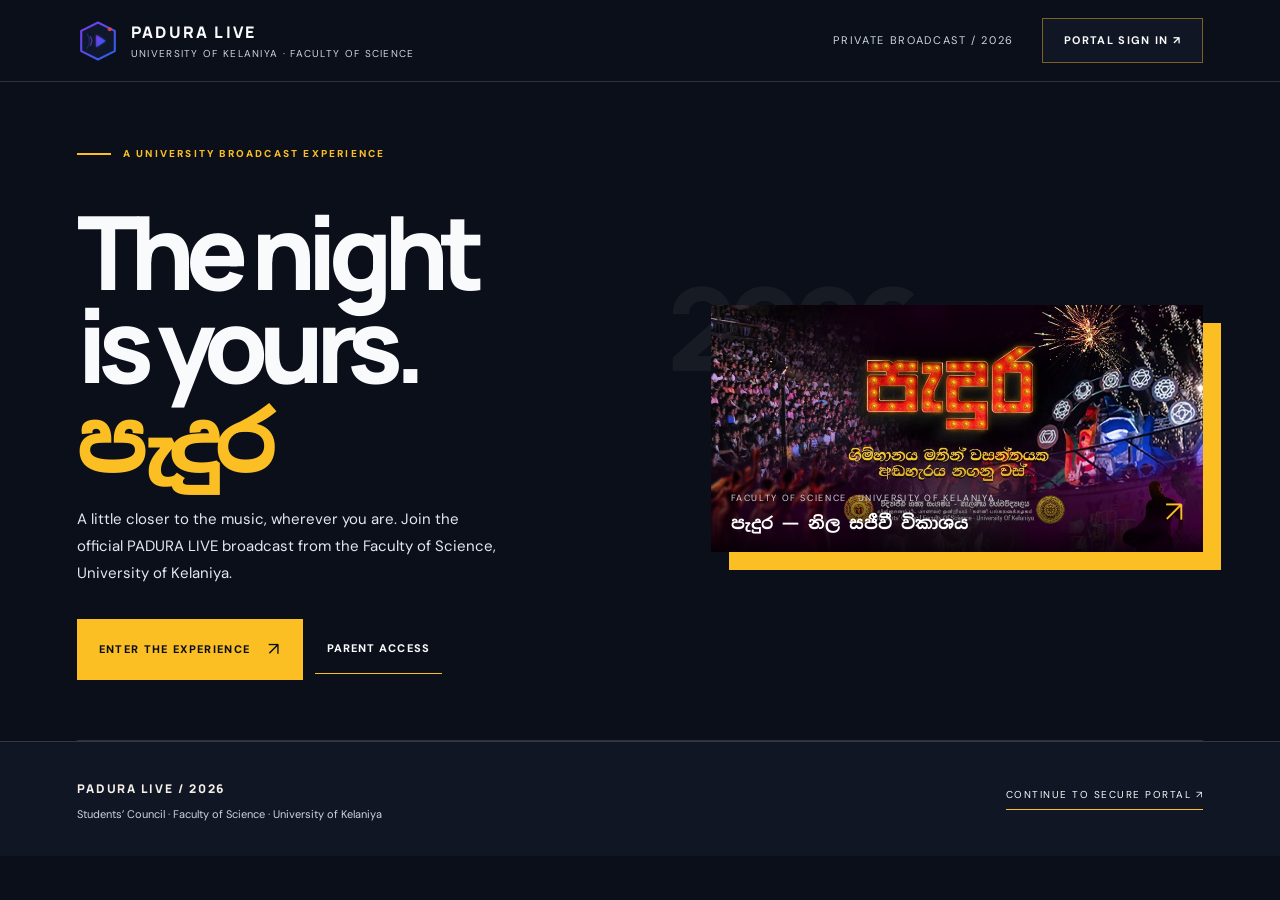
==== commit 8d1aa1aa: "Paragraphs Updated" ====
--- a/index.html
+++ b/index.html
@@ -52,11 +52,10 @@
 <main class="pl-main">
   <div class="pl-kicker">A university broadcast experience</div>
   <section class="pl-hero">
-    <div class="pl-copy"><p class="pl-index">01 — THE EVENT / LIVE ACCESS</p><h1 class="pl-title">The night<br>is yours.<em>පැදුර</em></h1><p class="pl-desc">A little closer to the music, wherever you are. Join the official PADURA LIVE broadcast from the Faculty of Science, University of Kelaniya.</p><div class="pl-actions"><a class="pl-primary" href="login.html">Enter the experience <b>↗</b></a><a class="pl-secondary" href="login.html">Parent access</a></div></div>
+    <div class="pl-copy"><h1 class="pl-title">The night<br>is yours.<em>පැදුර</em></h1><p class="pl-desc">A little closer to the music, wherever you are. Join the official PADURA LIVE broadcast from the Faculty of Science, University of Kelaniya.</p><div class="pl-actions"><a class="pl-primary" href="login.html">Enter the experience <b>↗</b></a><a class="pl-secondary" href="login.html">Parent access</a></div></div>
     <div class="pl-art-wrap"><div class="pl-art"><img src="assets/images/padura-banner.jpg" alt="PADURA university event artwork"><div class="pl-art-caption"><div><small>Faculty of Science · University of Kelaniya</small><strong>පැදුර — නිල සජීවී විකාශය</strong></div><span class="arrow">↗</span></div></div></div>
   </section>
   <div class="pl-rule"></div>
-  <section class="pl-strip"><div class="pl-meta"><span class="num">01</span><div><strong>One official stream</strong><small>A single, dedicated event destination</small></div></div><div class="pl-meta"><span class="num">02</span><div><strong>Private access</strong><small>For authorised students and families</small></div></div><div class="pl-meta"><span class="num">03</span><div><strong>Watch anywhere</strong><small>Designed for desktop, tablet and mobile</small></div></div></section>
 </main>
 <footer class="pl-bottom"><div class="pl-bottom-inner"><div><strong>PADURA LIVE / 2026</strong><p>Students’ Council · Faculty of Science · University of Kelaniya</p></div><a href="login.html">Continue to secure portal ↗</a></div></footer>
 </body></html>
--- a/assets/css/night-theme.css
+++ b/assets/css/night-theme.css
@@ -0,0 +1,110 @@
+/* PADURA LIVE — MIDNIGHT GALA colour system */
+:root {
+  color-scheme: dark;
+  --bg-main: #080D18;
+  --bg-surface: #101827;
+  --bg-card: #131E30;
+  --bg-card-hover: #1A2940;
+  --bg-input: #0D1625;
+  --primary: #C5A46D;
+  --primary-hover: #D9BD8C;
+  --primary-glow: rgba(197,164,109,.22);
+  --secondary: #26364D;
+  --secondary-hover: #344963;
+  --accent-gold: #D7B879;
+  --gold-glow: rgba(215,184,121,.22);
+  --accent-magenta: #8E5264;
+  --accent-cyan: #7895A8;
+  --accent-gradient: linear-gradient(135deg,#D8BD89 0%,#A9844F 100%);
+  --accent-gradient-hover: linear-gradient(135deg,#E8D2A7 0%,#C19A60 100%);
+  --gold-gradient: linear-gradient(135deg,#E0C894 0%,#A9844F 100%);
+  --marquee-gradient: linear-gradient(135deg,#D8BD89 0%,#A9844F 100%);
+  --stage-gradient: linear-gradient(135deg,#D8BD89 0%,#9B7850 100%);
+  --live-red: #D45C61;
+  --success: #78A68D;
+  --warning: #D7B879;
+  --info: #83A9BE;
+  --text-main: #F4F0E7;
+  --text-muted: #C0C6CF;
+  --text-dim: #8793A3;
+  --border-subtle: rgba(224,211,184,.14);
+  --border-focus: rgba(215,184,121,.65);
+  --border-glow: 0 0 18px rgba(215,184,121,.16);
+  --radius-sm: 4px;
+  --radius-md: 7px;
+  --radius-lg: 10px;
+  --shadow-sm: 0 5px 16px rgba(0,0,0,.22);
+  --shadow-md: 0 14px 34px rgba(0,0,0,.34);
+  --shadow-lg: 0 24px 60px rgba(0,0,0,.48);
+  --shadow-glow: 0 0 24px rgba(215,184,121,.14);
+}
+html, body { background:#080D18 !important; color:#F4F0E7 !important; }
+body { background-image: radial-gradient(ellipse at 50% -15%,rgba(57,75,105,.34),transparent 58%), linear-gradient(180deg,#0B1423 0%,#080D18 68%,#070B13 100%) !important; }
+p { color:#C0C6CF; }
+a { color:#D7B879; }
+a:hover { color:#F0DDB5; }
+.padura-bg-backdrop {
+  display:block !important;
+  background-image: linear-gradient(180deg,rgba(7,12,22,.72) 0%,rgba(8,13,24,.86) 55%,#080D18 100%),url('../images/padura-banner.jpg') !important;
+  background-size:cover !important; background-position:center 28% !important;
+  filter:saturate(.72) contrast(1.06) !important;
+}
+.ambient-glow {
+  display:block !important; width:1000px; height:500px;
+  background:radial-gradient(ellipse at 50% 10%,rgba(215,184,121,.12),transparent 58%),radial-gradient(ellipse at 78% 20%,rgba(90,112,151,.13),transparent 52%) !important;
+  animation:none !important;
+}
+/* Brand and navigation */
+.top-nav { background:rgba(8,13,24,.91) !important; border-bottom:1px solid rgba(215,184,121,.19) !important; box-shadow:0 8px 28px rgba(0,0,0,.22) !important; backdrop-filter:blur(18px) !important; }
+.brand-name { background:var(--gold-gradient) !important; -webkit-background-clip:text !important; color:transparent !important; -webkit-text-fill-color:transparent !important; filter:none !important; }
+.brand-tagline { color:#AEB7C3 !important; }
+.brand-logo-img { filter:none !important; }
+/* Buttons, tabs and links */
+.btn { border-radius:5px !important; }
+.btn-primary,.btn-gold { background:var(--accent-gradient) !important; color:#17130D !important; border:1px solid rgba(238,218,174,.45) !important; box-shadow:0 5px 18px rgba(169,132,79,.18) !important; }
+.btn-primary:hover,.btn-gold:hover { background:var(--accent-gradient-hover) !important; color:#100E0A !important; }
+.btn-secondary { background:rgba(255,255,255,.045) !important; color:#E8E3D8 !important; border:1px solid rgba(215,184,121,.28) !important; }
+.btn-secondary:hover { background:rgba(215,184,121,.12) !important; border-color:rgba(215,184,121,.55) !important; color:#F4E7C9 !important; }
+.nav-item { color:#B7C0CC !important; }
+.nav-item:hover { background:rgba(215,184,121,.08) !important; color:#F4F0E7 !important; }
+.nav-item:hover svg { color:#D7B879 !important; }
+.nav-item.active { background:linear-gradient(100deg,rgba(215,184,121,.2),rgba(215,184,121,.07)) !important; color:#EAD6AC !important; border:1px solid rgba(215,184,121,.28) !important; box-shadow:none !important; }
+.nav-item.active svg { color:#D7B879 !important; }
+/* Content surfaces */
+.admin-sidebar { background:#0B1422 !important; border-right:1px solid rgba(215,184,121,.15) !important; }
+.dashboard-layout { background:transparent !important; }
+.dashboard-main,.portal-container { color:#F4F0E7 !important; }
+.dashboard-title h2 { color:#F4F0E7 !important; background:none !important; -webkit-text-fill-color:initial !important; }
+.dashboard-title p { color:#AEB7C3 !important; }
+.stat-card,.card,.welcome-banner,.child-selector-bar {
+  background:linear-gradient(145deg,rgba(22,34,52,.96),rgba(13,22,36,.97)) !important;
+  color:#F4F0E7 !important; border:1px solid rgba(215,184,121,.15) !important;
+  border-radius:8px !important; box-shadow:0 12px 32px rgba(0,0,0,.2) !important;
+}
+.stat-card::before { background:linear-gradient(90deg,#A9844F,#DCC38F) !important; }
+.stat-card:hover,.card:hover { border-color:rgba(215,184,121,.38) !important; box-shadow:0 15px 36px rgba(0,0,0,.3) !important; }
+.stat-label,.data-table th { color:#C8B995 !important; }
+.stat-value,.data-table td { color:#F4F0E7 !important; }
+.stat-subtext { color:#929EAD !important; }
+.stat-icon { background:rgba(215,184,121,.12) !important; color:#D7B879 !important; border:1px solid rgba(215,184,121,.22) !important; }
+.welcome-banner { background:linear-gradient(110deg,#17263B,#101827 72%) !important; }
+.welcome-banner h1,.welcome-banner h2,.welcome-banner h3 { color:#F5EBD7 !important; }
+.welcome-banner p { color:#C0C6CF !important; }
+.card-header { border-bottom:1px solid rgba(215,184,121,.15) !important; }
+.data-table th { background:#172337 !important; }
+.data-table td { background:transparent !important; }
+.data-table tr:hover td { background:rgba(215,184,121,.055) !important; }
+.form-input,.form-select,input,select,textarea { background:#0D1727 !important; color:#F4F0E7 !important; border:1px solid rgba(215,184,121,.2) !important; }
+.form-input:focus,.form-select:focus,input:focus,select:focus,textarea:focus { border-color:#C5A46D !important; box-shadow:0 0 0 3px rgba(197,164,109,.12) !important; }
+.meta-pill { background:rgba(215,184,121,.09) !important; border:1px solid rgba(215,184,121,.2) !important; color:#E4D2AD !important; }
+.badge-active { background:rgba(120,166,141,.14) !important; color:#A9D1B9 !important; border:1px solid rgba(120,166,141,.28) !important; }
+/* Streaming player */
+.video-player-wrapper { border:1px solid rgba(215,184,121,.28) !important; border-radius:8px !important; box-shadow:0 22px 55px rgba(0,0,0,.48),0 0 28px rgba(215,184,121,.08) !important; }
+.video-player-wrapper:hover { border-color:rgba(215,184,121,.55) !important; box-shadow:0 26px 65px rgba(0,0,0,.55),0 0 30px rgba(215,184,121,.13) !important; }
+.center-play-overlay { background:var(--gold-gradient) !important; color:#15120C !important; box-shadow:0 0 28px rgba(215,184,121,.28) !important; border:1px solid rgba(255,255,255,.42) !important; }
+.player-title-bar { background:linear-gradient(180deg,rgba(7,12,22,.92),transparent) !important; }
+.player-watermark { background:rgba(8,13,24,.62) !important; border-color:rgba(215,184,121,.2) !important; }
+/* Login and miscellaneous components */
+.login-container,.login-card,.auth-card { background:rgba(16,24,39,.96) !important; color:#F4F0E7 !important; border-color:rgba(215,184,121,.2) !important; }
+hr,.divider { border-color:rgba(215,184,121,.15) !important; }
+::selection { background:rgba(215,184,121,.35); color:#fff; }
